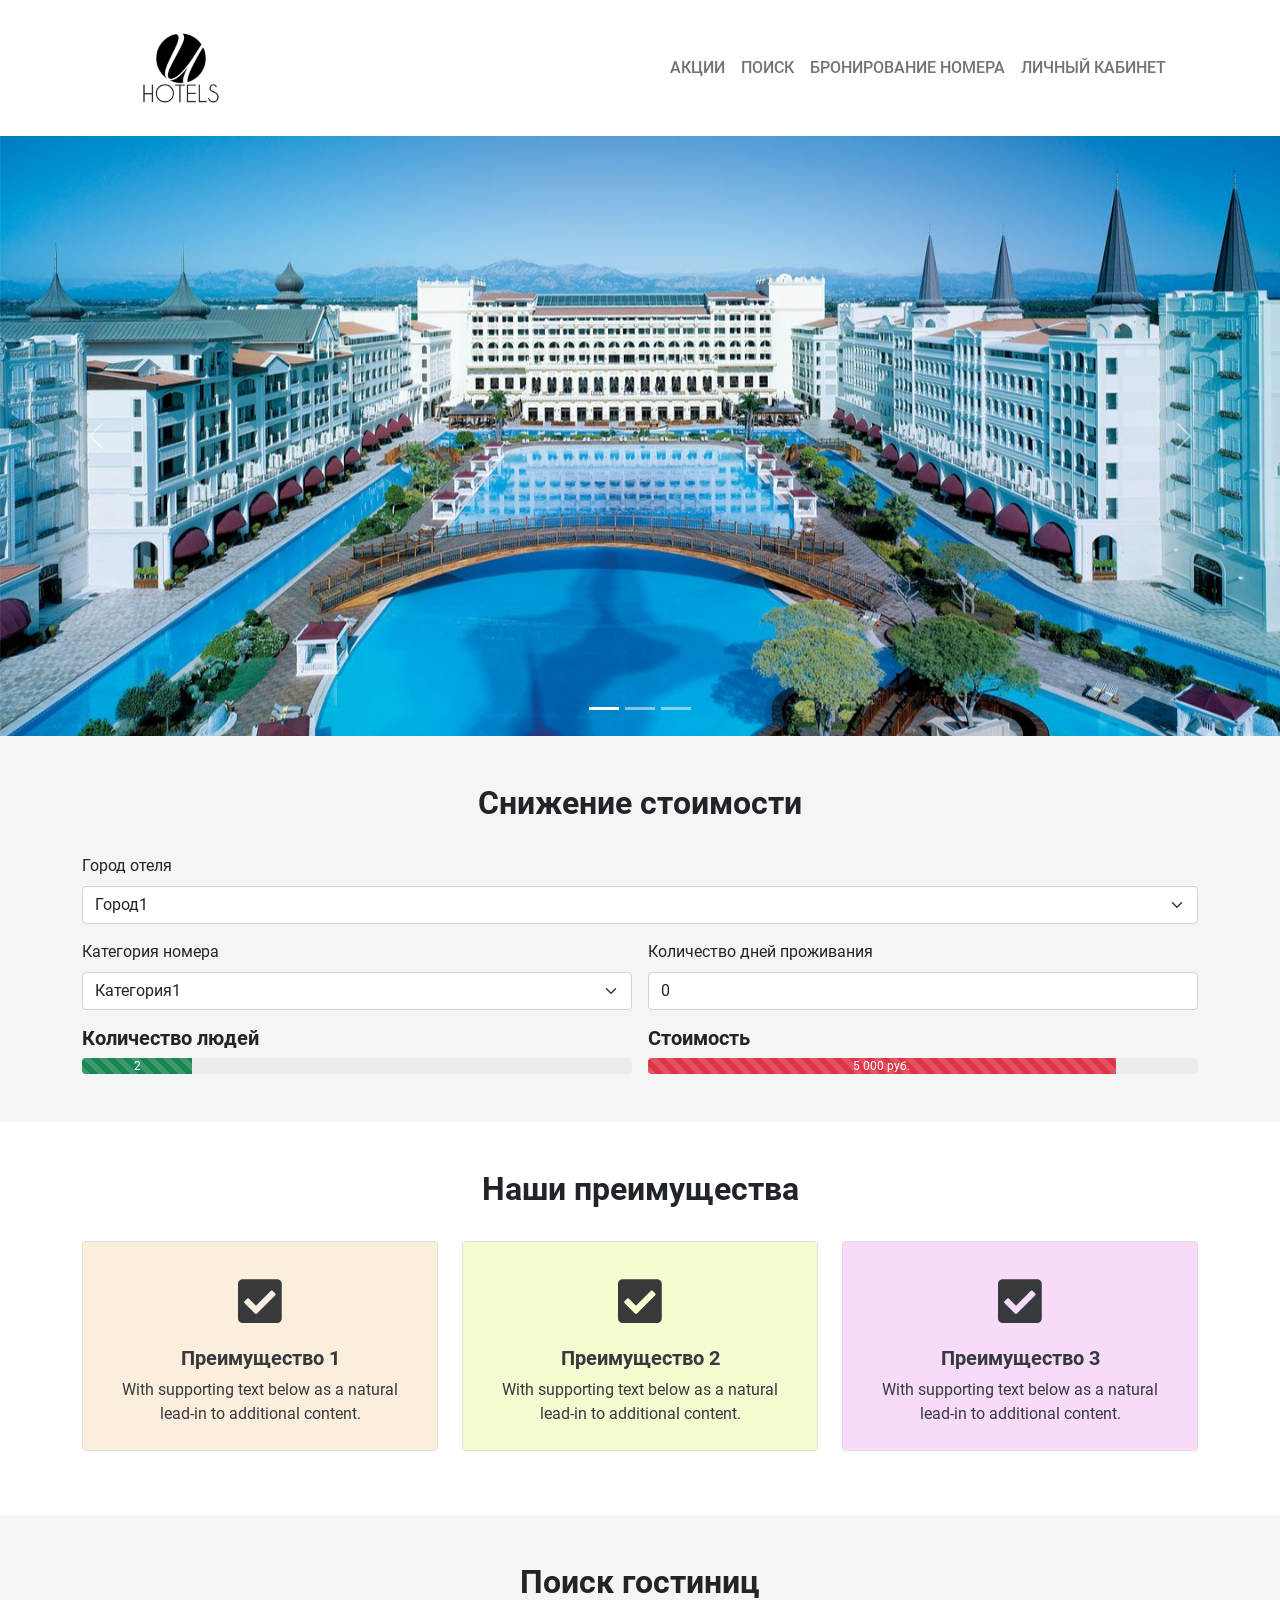
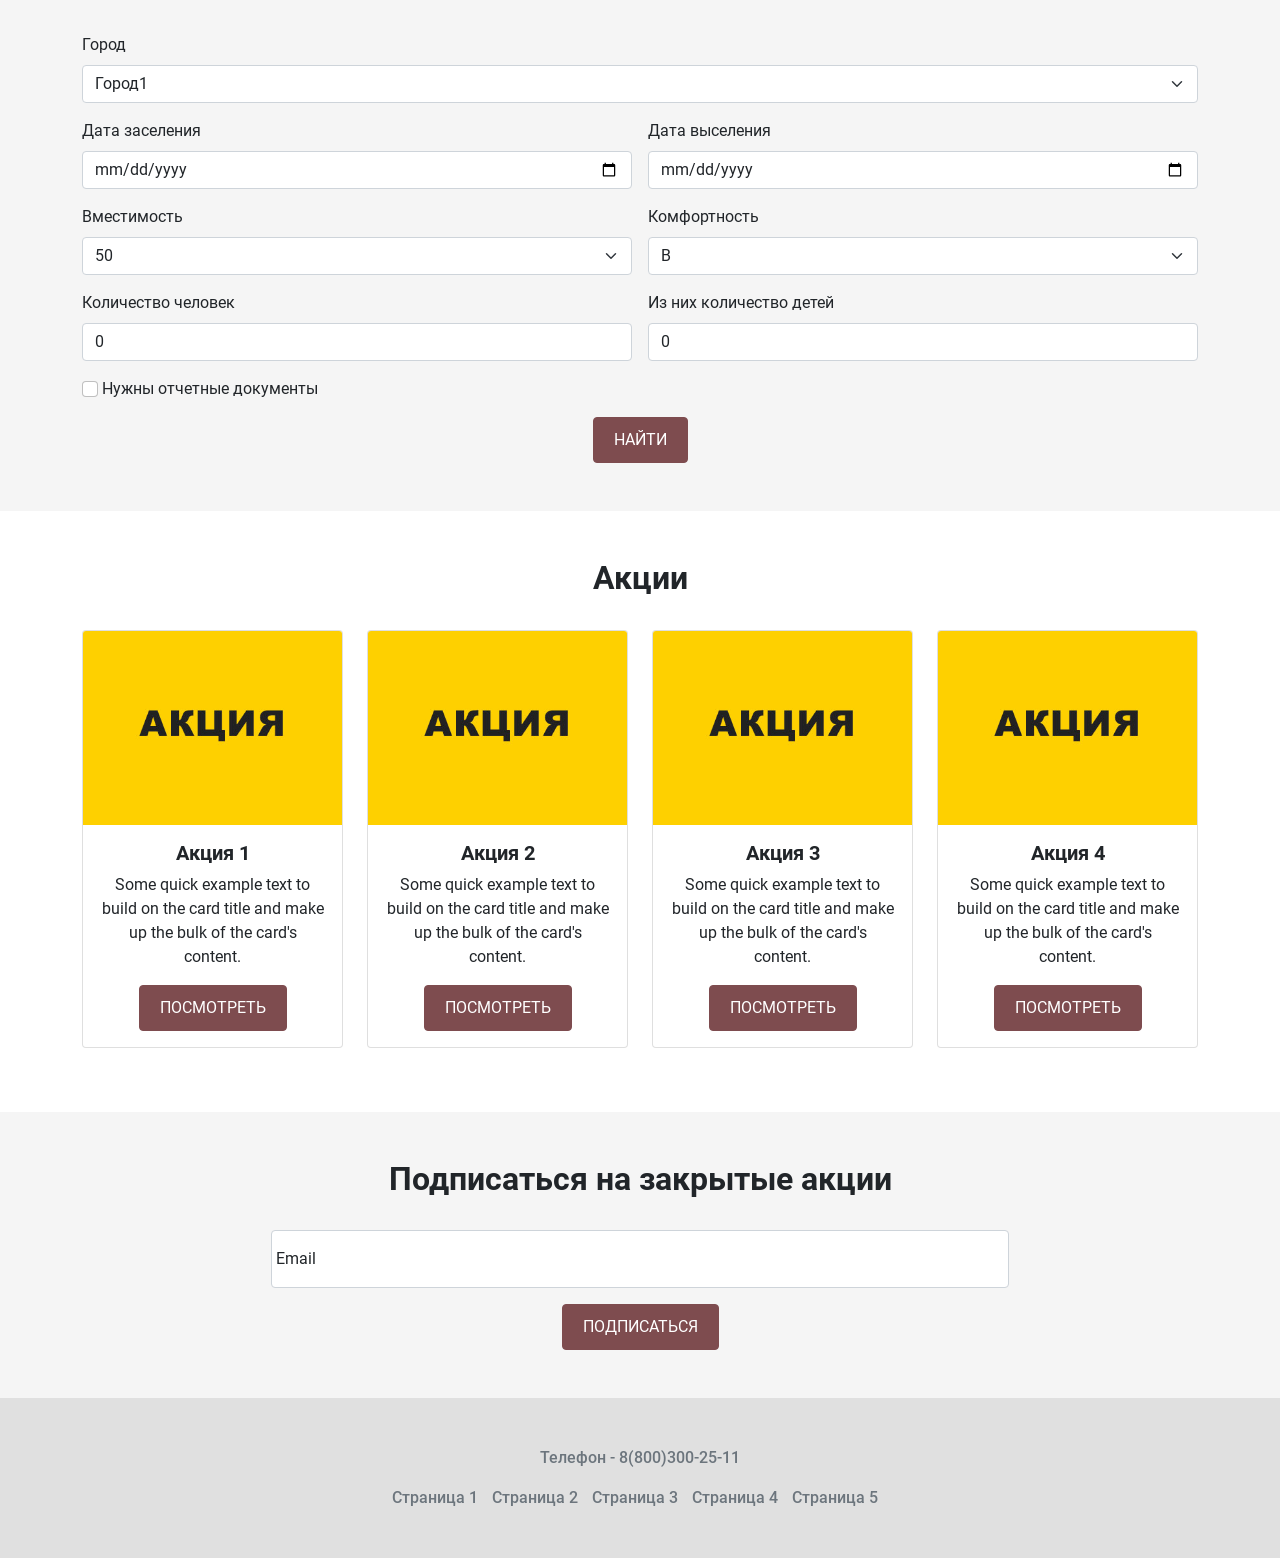
==== index.html @ c86f08ea "v1" ====
<!doctype html>
<html lang="zxx">
<head>
    <meta charset="UTF-8">
    <meta name="viewport" content="width=device-width, initial-scale=1.0">
    <meta http-equiv="X-UA-Compatible" content="ie=edge">
    <title>Главная - RusHome</title>
    <meta name="keywords" content="отель">
    <meta name="description" content="Мы работаем, чтобы Вам было комфортно.">
    <link rel="stylesheet" href="assets/css/all.min.css">
    <link rel="stylesheet" href="assets/css/bootstrap.min.css">
    <link rel="stylesheet" href="assets/css/style.css">
    <link rel="shortcut icon" href="assets/img/favicon.png" type="image/x-icon">
</head>
<body>
<!--HEADER-->
    <header>
        <div class="container">
            <div class="row">
                <nav class="navbar navbar-expand-lg navbar-light">
                    <div class="container-fluid">
                        <a href="index.html">
                            <img src="assets/img/logo.jpg" alt="logo" class="c_logo">
                        </a>
                        <button class="navbar-toggler" type="button" data-bs-toggle="collapse" data-bs-target="#navbarSupportedContent" aria-controls="navbarSupportedContent" aria-expanded="false" aria-label="Toggle navigation">
                            <span class="navbar-toggler-icon"></span>
                        </button>
                        <div class="collapse navbar-collapse flex-grow-0" id="navbarSupportedContent">
                            <ul class="navbar-nav me-auto mb-2 mb-lg-0">
                                <li class="nav-item">
                                    <a class="nav-link text-uppercase" aria-current="page" href="#test-0-prom">Акции </a>
                                </li>
                                <li class="nav-item">
                                    <a class="nav-link text-uppercase" href="#test-0-search">Поиск </a>
                                </li>
                                <li class="nav-item">
                                    <a class="nav-link text-uppercase" href="booking.html">Бронирование номера </a>
                                </li>
                                <li class="nav-item">
                                    <a class="nav-link text-uppercase" href="login.html">Личный кабинет </a>
                                </li>
                            </ul>
                        </div>
                    </div>
                </nav>
            </div>
        </div>
    </header>

    <main>
        <!--SLIDER-->
        <div>
            <div id="slider" class="carousel slide" data-bs-ride="carousel">
                <div class="carousel-indicators">
                    <button type="button" data-bs-target="#slider" data-bs-slide-to="0" class="active" aria-current="true" aria-label="Slide 1"></button>
                    <button type="button" data-bs-target="#slider" data-bs-slide-to="1" aria-label="Slide 2"></button>
                    <button type="button" data-bs-target="#slider" data-bs-slide-to="2" aria-label="Slide 3"></button>
                </div>
                <div class="carousel-inner">
                    <div class="carousel-item active">
                        <img src="assets/img/slide1.jpg" class="d-block w-100 img-fluid" alt="slide1">
                    </div>
                    <div class="carousel-item">
                        <img src="assets/img/slide2.jpg" class="d-block w-100 img-fluid" alt="slide2">
                    </div>
                    <div class="carousel-item">
                        <img src="assets/img/slide3.jpg" class="d-block w-100 img-fluid" alt="slide3">
                    </div>
                </div>
                <button class="carousel-control-prev" type="button" data-bs-target="#slider" data-bs-slide="prev">
                    <span class="carousel-control-prev-icon" aria-hidden="true"></span>
                    <span class="visually-hidden">Previous</span>
                </button>
                <button class="carousel-control-next" type="button" data-bs-target="#slider" data-bs-slide="next">
                    <span class="carousel-control-next-icon" aria-hidden="true"></span>
                    <span class="visually-hidden">Next</span>
                </button>
            </div>
        </div>

        <div class="c_bg_gray">
            <div class="container">
                <div class="row pt-5 pb-5">
                    <div class="col-12">
                        <h2 class="text-center pb-4">Снижение стоимости</h2>
                        <form class="row g-3">
                            <div class="col-md-12">
                                <label for="city" class="form-label">Город отеля</label>
                                <select id="city" class="form-select">
                                    <option selected>Город1</option>
                                    <option>Город2</option>
                                    <option>Город3</option>
                                </select>
                            </div>
                            <div class="col-md-6">
                                <label for="category" class="form-label">Категория номера</label>
                                <select id="category" class="form-select">
                                    <option selected>Категория1</option>
                                    <option>Категория2</option>
                                    <option>Категория3</option>
                                </select>
                            </div>
                            <div class="col-md-6">
                                <label for="days" class="form-label">Количество дней проживания</label>
                                <input type="number" min="0" value="0" class="form-control" id="days">
                            </div>
                            <div class="col-md-6">
                                <h5>Количество людей</h5>
                                <div class="progress">
                                    <div class="progress-bar progress-bar-striped progress-bar-animated bg-success" role="progressbar" aria-valuenow="20" aria-valuemin="0" aria-valuemax="100" style="width: 20%">2</div>
                                </div>
                            </div>
                            <div class="col-md-6">
                                <h5>Стоимость</h5>
                                <div class="progress">
                                    <div class="progress-bar progress-bar-striped progress-bar-animated bg-danger" role="progressbar" aria-valuenow="85" aria-valuemin="0" aria-valuemax="100" style="width: 85%">5 000 руб.</div>
                                </div>
                            </div>
                        </form>
                    </div>
                </div>
            </div>
        </div>

        <div>
            <div class="container">
                <div class="row pt-5 pb-5">
                    <div class="col-12">
                        <h2 class="text-center pb-4">Наши преимущества</h2>
                        <div class="row">
                            <div class="col-xl-4 col-md-12 pb-sm-3">
                                <div class="card">
                                    <div class="card-body c_bg_plus1 p-4">
                                        <div class="c_icon_plus">
                                            <i class="fas fa-check-square"></i>
                                        </div>
                                        <h5 class="card-title text-center">Преимущество 1</h5>
                                        <p class="card-text text-center">With supporting text below as a natural lead-in to additional content.</p>
                                    </div>
                                </div>
                            </div>
                            <div class="col-xl-4 col-md-12 pb-sm-3">
                                <div class="card">
                                    <div class="card-body c_bg_plus2 p-4">
                                        <div class="c_icon_plus">
                                            <i class="fas fa-check-square"></i>
                                        </div>                                    <h5 class="card-title text-center">Преимущество 2</h5>
                                        <p class="card-text text-center">With supporting text below as a natural lead-in to additional content.</p>
                                    </div>
                                </div>
                            </div>
                            <div class="col-xl-4 col-md-12">
                                <div class="card">
                                    <div class="card-body c_bg_plus3 p-4">
                                        <div class="c_icon_plus">
                                            <i class="fas fa-check-square"></i>
                                        </div>                                    <h5 class="card-title text-center">Преимущество 3</h5>
                                        <p class="card-text text-center">With supporting text below as a natural lead-in to additional content.</p>
                                    </div>
                                </div>
                            </div>
                        </div>
                    </div>
                </div>
            </div>
        </div>

        <div class="c_bg_gray" id="test-0-search">
            <div class="container">
                <div class="row pt-5 pb-5">
                    <div class="col-12">
                        <h2 class="text-center pb-4">Поиск гостиниц</h2>
                        <form class="row g-3" action="search.html">
                            <div class="col-md-12">
                                <label for="citySearch" class="form-label">Город </label>
                                <select id="citySearch" class="form-select">
                                    <option selected>Город1</option>
                                    <option>Город2</option>
                                    <option>Город3</option>
                                </select>
                            </div>
                            <div class="col-md-6">
                                <label for="date1" class="form-label">Дата заселения </label>
                                <input type="date" class="form-control" id="date1">
                            </div>
                            <div class="col-md-6">
                                <label for="date2" class="form-label">Дата выселения </label>
                                <input type="date" class="form-control" id="date2">
                            </div>
                            <div class="col-md-6">
                                <label for="seats" class="form-label">Вместимость </label>
                                <select id="seats" class="form-select">
                                    <option selected>50</option>
                                    <option>100</option>
                                    <option>200</option>
                                </select>
                            </div>
                            <div class="col-md-6">
                                <label for="comfort" class="form-label">Комфортность </label>
                                <select id="comfort" class="form-select">
                                    <option selected>B</option>
                                    <option>A</option>
                                    <option>S</option>
                                </select>
                            </div>
                            <div class="col-md-6">
                                <label for="people" class="form-label">Количество человек</label>
                                <input type="number" value="0" min="0" class="form-control" id="people">
                            </div>
                            <div class="col-md-6">
                                <label for="mini_people" class="form-label">Из них количество детей</label>
                                <input type="number" value="0" min="0" class="form-control" id="mini_people">
                            </div>
                            <div class="col-md-12">
                                <input class="form-check-input" type="checkbox" value="" id="getDocuments">
                                <label class="form-check-label" for="getDocuments">
                                    Нужны отчетные документы
                                </label>
                            </div>
                            <div class="col-md-12">
                                <button type="submit" class="btn text-uppercase d-block mx-auto">Найти</button>
                            </div>
                        </form>
                    </div>
                </div>
            </div>
        </div>

        <div id="test-0-prom">
            <div class="container">
                <div class="row pt-5 pb-5">
                    <div class="col-12">
                        <h2 class="text-center pb-4">Акции</h2>
                        <div class="row">
                            <div class="col-xl-3 col-lg-6 col-sm-12 pb-sm-3">
                                <div class="card c_akcia">
                                    <img src="assets/img/akcia.jpg" class="card-img-top" alt="...">
                                    <div class="card-body text-center">
                                        <h5 class="card-title">Акция 1</h5>
                                        <p class="card-text">Some quick example text to build on the card title and make up the bulk of the card's content.</p>
                                        <a href="#" class="btn text-uppercase">Посмотреть</a>
                                    </div>
                                </div>
                            </div>
                            <div class="col-xl-3 col-lg-6 col-sm-12 pb-sm-3">
                                <div class="card c_akcia">
                                    <img src="assets/img/akcia.jpg" class="card-img-top" alt="...">
                                    <div class="card-body text-center">
                                        <h5 class="card-title">Акция 2</h5>
                                        <p class="card-text">Some quick example text to build on the card title and make up the bulk of the card's content.</p>
                                        <a href="#" class="btn text-uppercase">Посмотреть</a>
                                    </div>
                                </div>
                            </div>
                            <div class="col-xl-3 col-lg-6 col-sm-12 pb-sm-3">
                                <div class="card c_akcia">
                                    <img src="assets/img/akcia.jpg" class="card-img-top" alt="...">
                                    <div class="card-body text-center">
                                        <h5 class="card-title">Акция 3</h5>
                                        <p class="card-text">Some quick example text to build on the card title and make up the bulk of the card's content.</p>
                                        <a href="#" class="btn text-uppercase">Посмотреть</a>
                                    </div>
                                </div>
                            </div>
                            <div class="col-xl-3 col-lg-6 col-sm-12 pb-sm-3">
                                <div class="card c_akcia">
                                    <img src="assets/img/akcia.jpg" class="card-img-top" alt="...">
                                    <div class="card-body text-center">
                                        <h5 class="card-title">Акция 4</h5>
                                        <p class="card-text">Some quick example text to build on the card title and make up the bulk of the card's content.</p>
                                        <a href="#" class="btn text-uppercase">Посмотреть</a>
                                    </div>
                                </div>
                            </div>
                        </div>
                    </div>
                </div>
            </div>
        </div>

        <div class="c_bg_gray" id="test-0-feedback">
            <div class="container">
                <div class="row pt-5 pb-5">
                    <div class="col-12">
                        <h2 class="text-center pb-4">Подписаться на закрытые акции</h2>
                        <form class="row g-3">
                            <div class="form-floating col-8 mx-auto">
                                <input type="email" class="form-control" id="email" placeholder="name@example.com">
                                <label for="email">Email</label>
                            </div>
                            <div class="col-12">
                                <button type="submit" class="btn text-uppercase d-block mx-auto">Подписаться</button>
                            </div>
                        </form>
                    </div>
                </div>
            </div>
        </div>
    </main>

    <footer>
        <div class="container">
            <div class="row pt-5 pb-5 text-center">
                <div class="col-12 c_tel_footer">
                    Телефон - 8(800)300-25-11
                </div>
                <div class="col-12 mt-3">
                    <div class="c_nav_footer">
                        <a href="#">Страница 1</a>
                        <a href="#">Страница 2</a>
                        <a href="#">Страница 3</a>
                        <a href="#">Страница 4</a>
                        <a href="#">Страница 5</a>
                    </div>
                </div>
            </div>
        </div>
    </footer>

    <script src="assets/js/bootstrap.bundle.min.js"></script>
</body>
</html>
---- assets/css/style.css ----
/* Общие стили */
:root {
    --bgColor: #7e4c4f;
    --bgColorBlock: #f5f5f5;
    --bgColorFooter: #e0e0e0;
    --hoverColor: #323232;
    --bgShadowColor: #d4a18a;
    --textColor: white;
    --navHoverColor: sienna;
    --navFooterColor: #6c757d;
}
@font-face {
    font-family: 'Roboto Bold';
    src: url("../font/Roboto-Bold.ttf");
}
@font-face {
    font-family: 'Roboto Medium';
    src: url("../font/Roboto-Medium.ttf");
}
@font-face {
    font-family: 'Roboto Regular';
    src: url("../font/Roboto-Regular.ttf");
}
body{
    font-family: 'Roboto Regular';
    display: flex;
    flex-direction: column;
    height: 100vh;
}
main{
    flex-grow: 1;
}
h1, h2, h3, h4, h5, h6{
    font-family: 'Roboto Bold';
}
header, footer {
    font-family: 'Roboto Medium';
}
img{
    object-fit: cover;
}

/* Меню */
.c_logo{
    max-width: 150px;
}
.nav-link:hover{
    color: var(--navHoverColor) !important;
}

/* Кнопки */
.btn{
    background-color: var(--bgColor);
    border-color: var(--bgColor);
    color: var(--textColor);
    padding: 10px 20px;
}
.btn:hover{
    color: var(--textColor);
    background-color: var(--hoverColor);
}
.btn:focus{
    border-color: var(--bgColor) !important;
    box-shadow: 0 0 0 0.25rem var(--bgShadowColor) !important;
}
input:focus{
    border-color: var(--bgColor) !important;
    box-shadow: 0 0 0 0.25rem var(--bgShadowColor) !important;
}
select:focus{
    border-color: var(--bgColor) !important;
    box-shadow: 0 0 0 0.25rem var(--bgShadowColor) !important;
}
.form-check-input:checked{
    background-color: var(--bgColor) !important;
    border-color: var(--bgColor) !important;
}

/* Слайдер */
.carousel-item > img{
    height: 600px;
}

/* Фон для блока */
.c_bg_gray{
    background-color: var(--bgColorBlock);
}

/* Для блоков с преимуществами */
.c_icon_plus{
    text-align: center;
    font-size: 50px;
    padding-bottom: 5px;
}
.c_bg_plus1, .c_bg_plus2, .c_bg_plus3{
    opacity: 0.9;
    transition: .3s all;
}
.c_bg_plus1{
    background-color: #fcedda;
}
.c_bg_plus1:hover{
    transform: scale(1.1);
    opacity: 1;
    transition: .3s all;
}
.c_bg_plus2{
    background-color: #f2fbcb;
}
.c_bg_plus2:hover{
    transform: scale(1.1);
    opacity: 1;
    transition: .3s all;
}
.c_bg_plus3{
    background-color: #f7d8f9;
}
.c_bg_plus3:hover{
    transform: scale(1.1);
    opacity: 1;
    transition: .3s all;
}

/* Акции */
.c_akcia:hover {
    box-shadow:
            1px 1px #f5f5f5,
            2px 2px #f5f5f5,
            3px 3px #f5f5f5,
            4px 4px #f5f5f5,
            5px 5px #f5f5f5,
            6px 6px #f5f5f5,
            7px 7px #f5f5f5;
    transition: .4s all;
    transform: translateX(-7px);
}

/* Footer */
footer{
    background-color: var(--bgColorFooter);
}
.c_tel_footer, .c_nav_footer > a {
    color: var(--navFooterColor);
}
.c_nav_footer > a{
    text-decoration: none;
    margin-right: 10px;
    transition: .3s all;
}
.c_nav_footer > a:hover{
    margin-left: 5px;
    color: var(--navHoverColor);
    transition: .3s all;
}

/* Страница с поиском */
.c_bg_title{
    font-weight: bold;
}
.c_title{
    font-weight: normal;
}
.result:hover{
    box-shadow:
            1px 1px #d5d5d5,
            2px 2px #d5d5d5,
            3px 3px #d5d5d5,
            4px 4px #d5d5d5,
            5px 5px #d5d5d5,
            6px 6px #d5d5d5,
            7px 7px #d5d5d5;
    transition: .4s all;
    transform: translateX(-7px);
}

/* Страница бронирования */
.client{
    cursor: pointer;
    max-width: 70px;
}
.c_delete_client{
    font-size: 30px;
    padding: 5px;
}

/* ЛК */
.c_title_lk{
    position: relative;
}
.c_out_lk{
    position: absolute;
    top: 0;
    right: 13px;
}
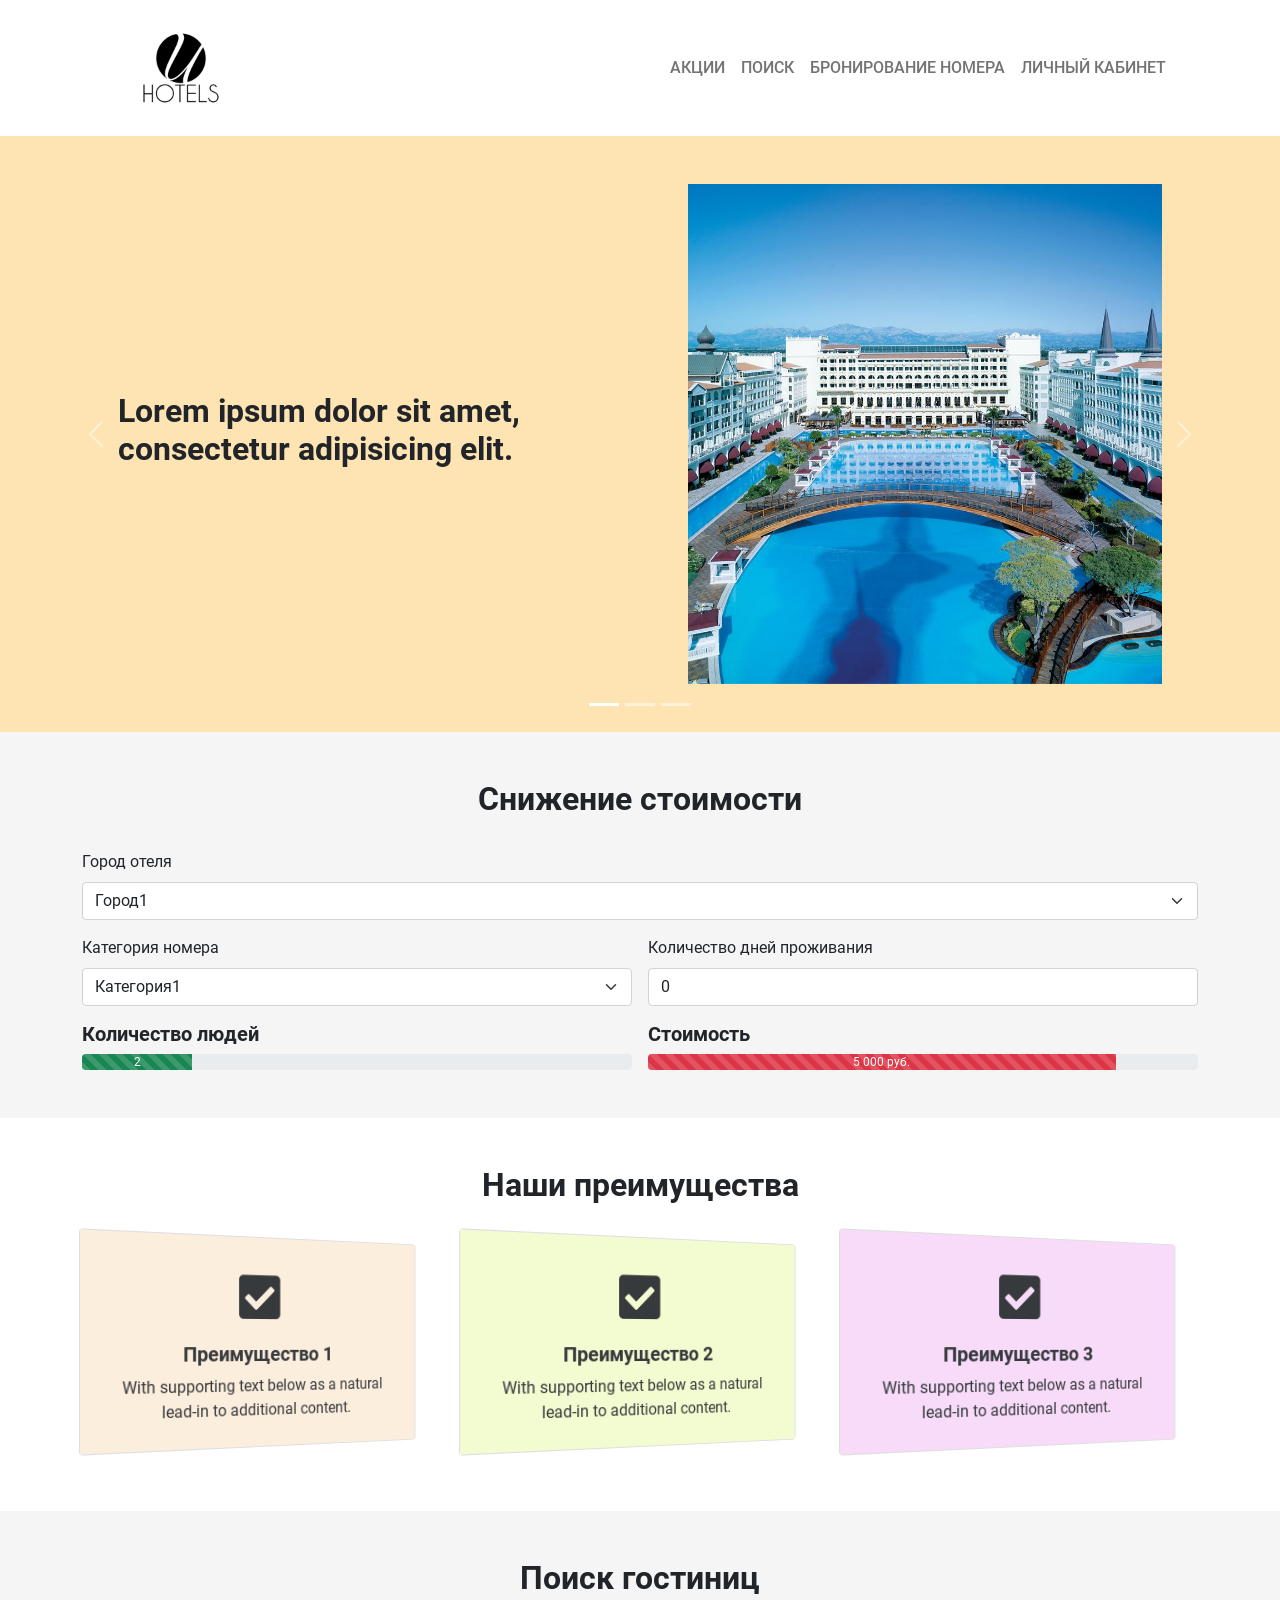
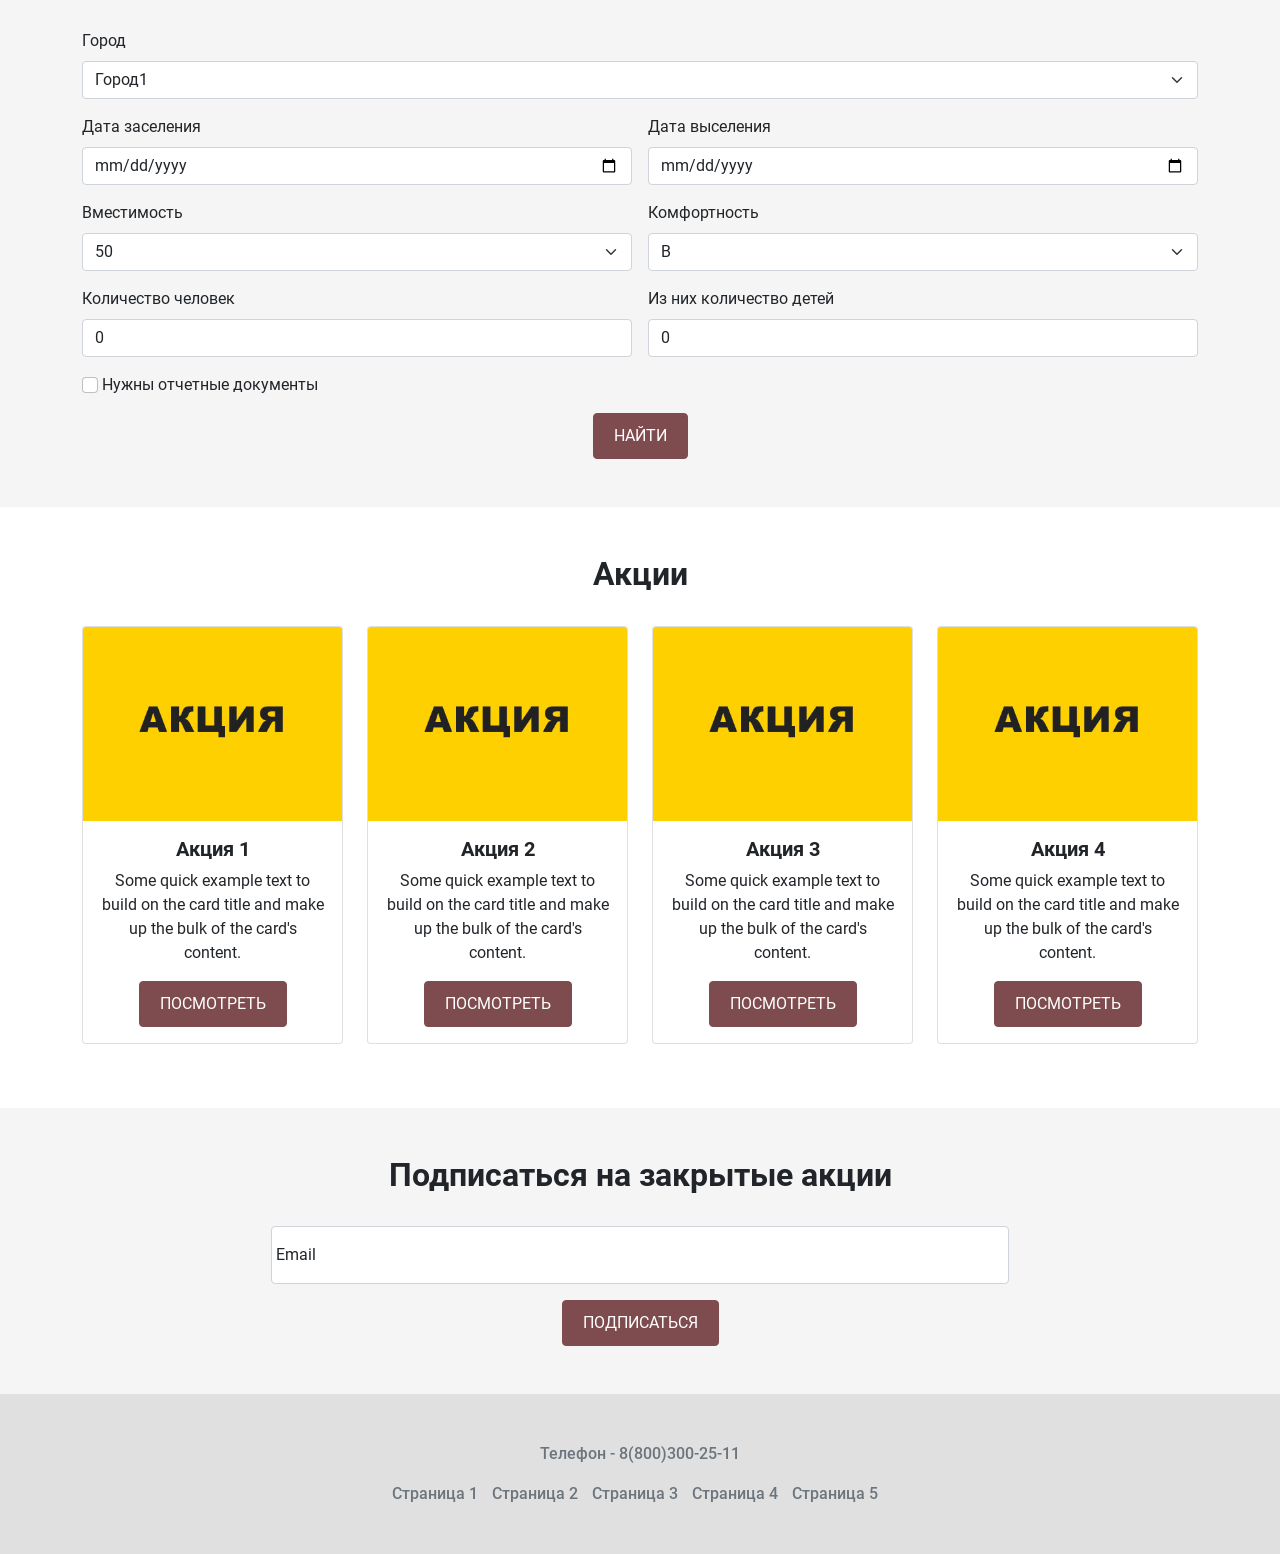
==== commit ef79fdff: "v3" ====
--- a/index.html
+++ b/index.html
@@ -49,7 +49,7 @@
 
     <main>
         <!--SLIDER-->
-        <div>
+        <div class="bg_slider">
             <div id="slider" class="carousel slide" data-bs-ride="carousel">
                 <div class="carousel-indicators">
                     <button type="button" data-bs-target="#slider" data-bs-slide-to="0" class="active" aria-current="true" aria-label="Slide 1"></button>
@@ -58,13 +58,40 @@
                 </div>
                 <div class="carousel-inner">
                     <div class="carousel-item active">
-                        <img src="assets/img/slide1.jpg" class="d-block w-100 img-fluid" alt="slide1">
+                        <div class="container">
+                            <div class="row align-items-center">
+                                <div class="col-sm-12 col-lg-6 px-5 py-sm-3 py-lg-5">
+                                    <h2>Lorem ipsum dolor sit amet, consectetur adipisicing elit.</h2>
+                                </div>
+                                <div class="col-sm-12 col-lg-6 px-5 pb-sm-4 py-lg-5">
+                                    <img src="assets/img/slide1.jpg" class="d-block img-fluid img_slide" alt="slide1">
+                                </div>
+                            </div>
+                        </div>
                     </div>
                     <div class="carousel-item">
-                        <img src="assets/img/slide2.jpg" class="d-block w-100 img-fluid" alt="slide2">
+                        <div class="container">
+                            <div class="row align-items-center">
+                                <div class="col-sm-12 col-lg-6 px-5 py-sm-3 py-lg-5">
+                                    <h2>Lorem ipsum dolor sit amet, consectetur adipisicing elit.</h2>
+                                </div>
+                                <div class="col-sm-12 col-lg-6 px-5 pb-sm-4 py-lg-5">
+                                    <img src="assets/img/slide2.jpg" class="d-block w-100 img-fluid img_slide" alt="slide2">
+                                </div>
+                            </div>
+                        </div>
                     </div>
                     <div class="carousel-item">
-                        <img src="assets/img/slide3.jpg" class="d-block w-100 img-fluid" alt="slide3">
+                        <div class="container">
+                            <div class="row align-items-center">
+                                <div class="col-sm-12 col-lg-6 px-5 py-sm-3 py-lg-5">
+                                    <h2>Lorem ipsum dolor sit amet, consectetur adipisicing elit.</h2>
+                                </div>
+                                <div class="col-sm-12 col-lg-6 px-5 pb-sm-4 py-lg-5">
+                                    <img src="assets/img/slide3.jpg" class="d-block w-100 img-fluid img_slide" alt="slide3">
+                                </div>
+                            </div>
+                        </div>
                     </div>
                 </div>
                 <button class="carousel-control-prev" type="button" data-bs-target="#slider" data-bs-slide="prev">
@@ -83,10 +110,10 @@
                 <div class="row pt-5 pb-5">
                     <div class="col-12">
                         <h2 class="text-center pb-4">Снижение стоимости</h2>
-                        <form class="row g-3">
+                        <form class="row g-3 price_form">
                             <div class="col-md-12">
                                 <label for="city" class="form-label">Город отеля</label>
-                                <select id="city" class="form-select">
+                                <select id="city" class="form-select" >
                                     <option selected>Город1</option>
                                     <option>Город2</option>
                                     <option>Город3</option>
@@ -107,13 +134,17 @@
                             <div class="col-md-6">
                                 <h5>Количество людей</h5>
                                 <div class="progress">
-                                    <div class="progress-bar progress-bar-striped progress-bar-animated bg-success" role="progressbar" aria-valuenow="20" aria-valuemin="0" aria-valuemax="100" style="width: 20%">2</div>
+                                    <div class="progress-bar progress-bar-striped progress-bar-animated bg-success bar_people" role="progressbar" aria-valuenow="20" aria-valuemin="0" aria-valuemax="100" style="width: 20%">
+                                        2
+                                    </div>
                                 </div>
                             </div>
                             <div class="col-md-6">
                                 <h5>Стоимость</h5>
                                 <div class="progress">
-                                    <div class="progress-bar progress-bar-striped progress-bar-animated bg-danger" role="progressbar" aria-valuenow="85" aria-valuemin="0" aria-valuemax="100" style="width: 85%">5 000 руб.</div>
+                                    <div class="progress-bar progress-bar-striped progress-bar-animated bg-danger bar_price" role="progressbar" aria-valuenow="85" aria-valuemin="0" aria-valuemax="100" style="width: 85%">
+                                        5 000 руб.
+                                    </div>
                                 </div>
                             </div>
                         </form>
@@ -129,7 +160,7 @@
                         <h2 class="text-center pb-4">Наши преимущества</h2>
                         <div class="row">
                             <div class="col-xl-4 col-md-12 pb-sm-3">
-                                <div class="card">
+                                <div class="card plus_card">
                                     <div class="card-body c_bg_plus1 p-4">
                                         <div class="c_icon_plus">
                                             <i class="fas fa-check-square"></i>
@@ -140,7 +171,7 @@
                                 </div>
                             </div>
                             <div class="col-xl-4 col-md-12 pb-sm-3">
-                                <div class="card">
+                                <div class="card plus_card">
                                     <div class="card-body c_bg_plus2 p-4">
                                         <div class="c_icon_plus">
                                             <i class="fas fa-check-square"></i>
@@ -150,7 +181,7 @@
                                 </div>
                             </div>
                             <div class="col-xl-4 col-md-12">
-                                <div class="card">
+                                <div class="card plus_card">
                                     <div class="card-body c_bg_plus3 p-4">
                                         <div class="c_icon_plus">
                                             <i class="fas fa-check-square"></i>
@@ -318,5 +349,7 @@
     </footer>
 
     <script src="assets/js/bootstrap.bundle.min.js"></script>
+    <script src="assets/js/jquery.js"></script>
+    <script src="assets/js/script.js"></script>
 </body>
 </html>
--- a/assets/css/style.css
+++ b/assets/css/style.css
@@ -191,4 +191,21 @@
     position: absolute;
     top: 0;
     right: 13px;
+}
+
+/* Анимация блоков преимуществ */
+.plus_card {
+    transform: perspective(800px) rotateY(20deg);
+    transition: .25s ease-in-out;
+}
+.plus_card:hover {
+    transform: rotateY(0);
+    cursor: pointer;
+}
+
+.bg_slider {
+    background-color: #ffe4b3;
+}
+.img_slide{
+    height: 500px !important;
 }
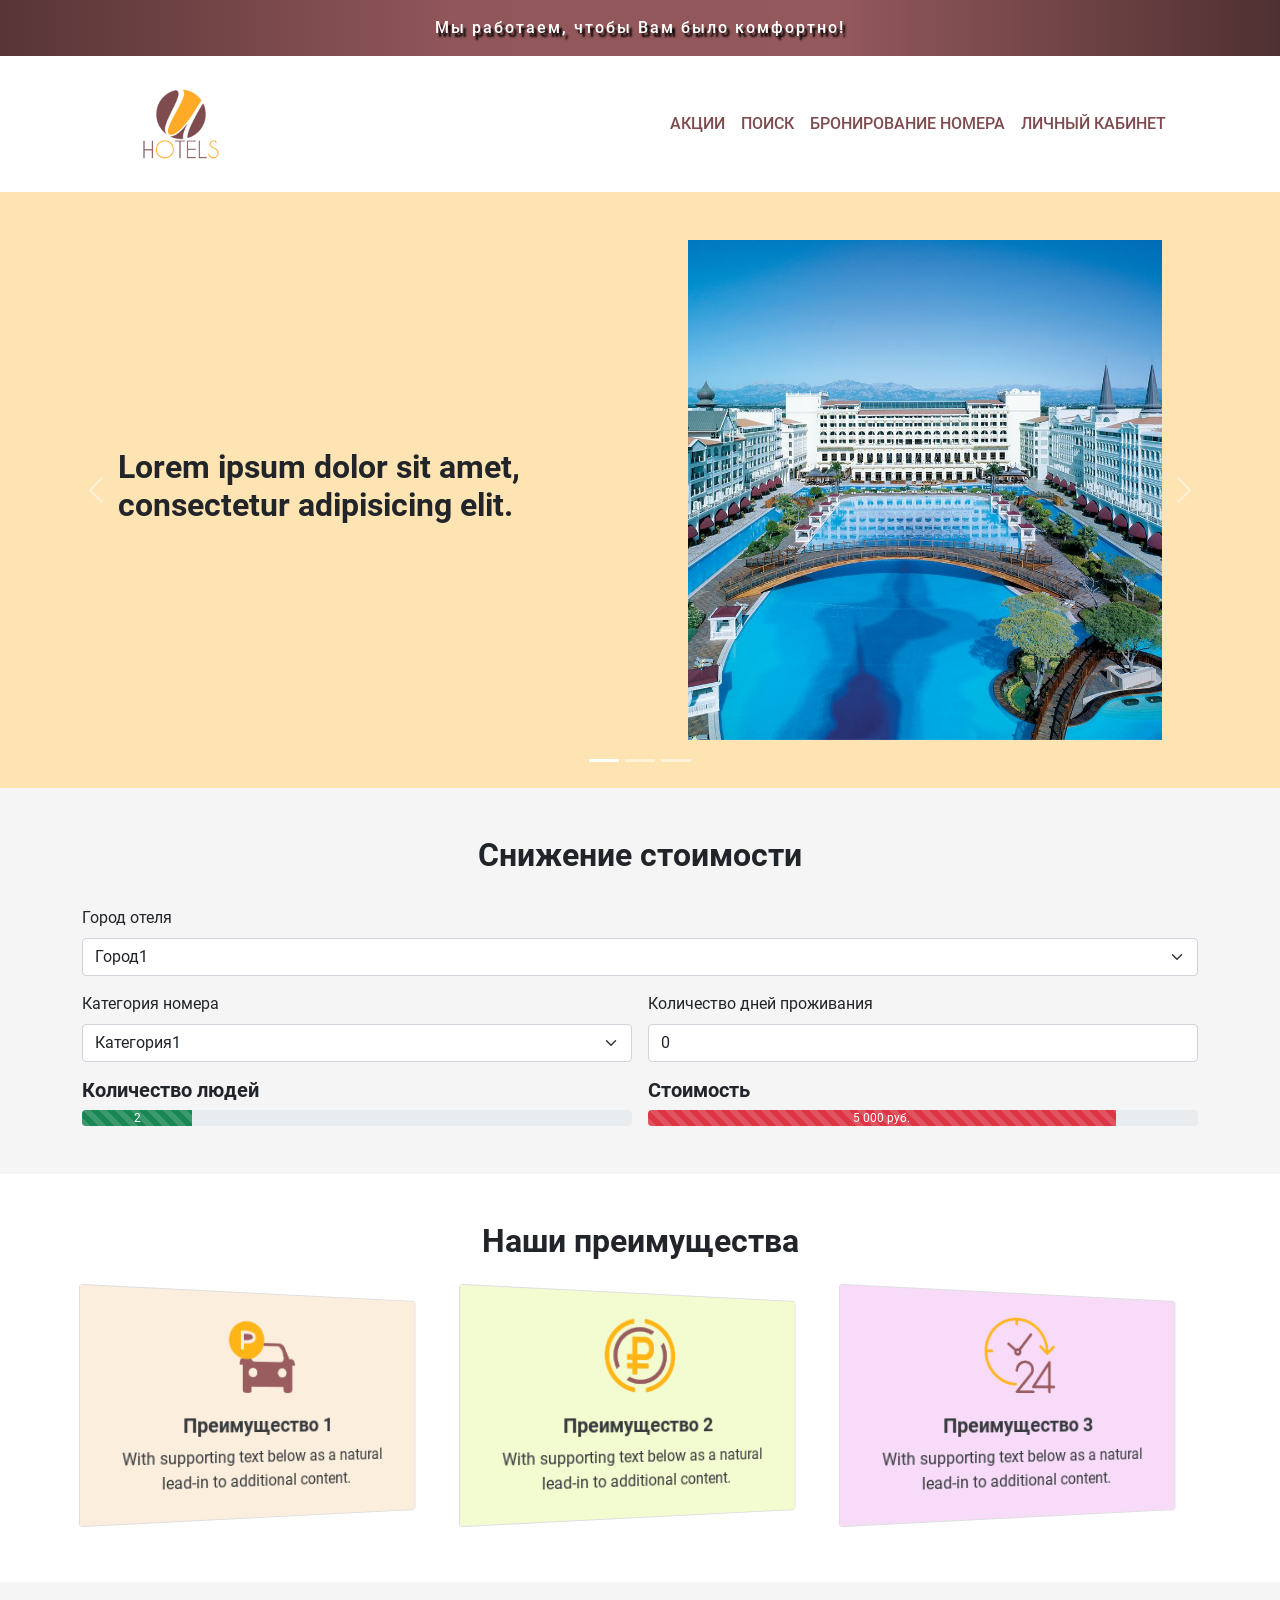
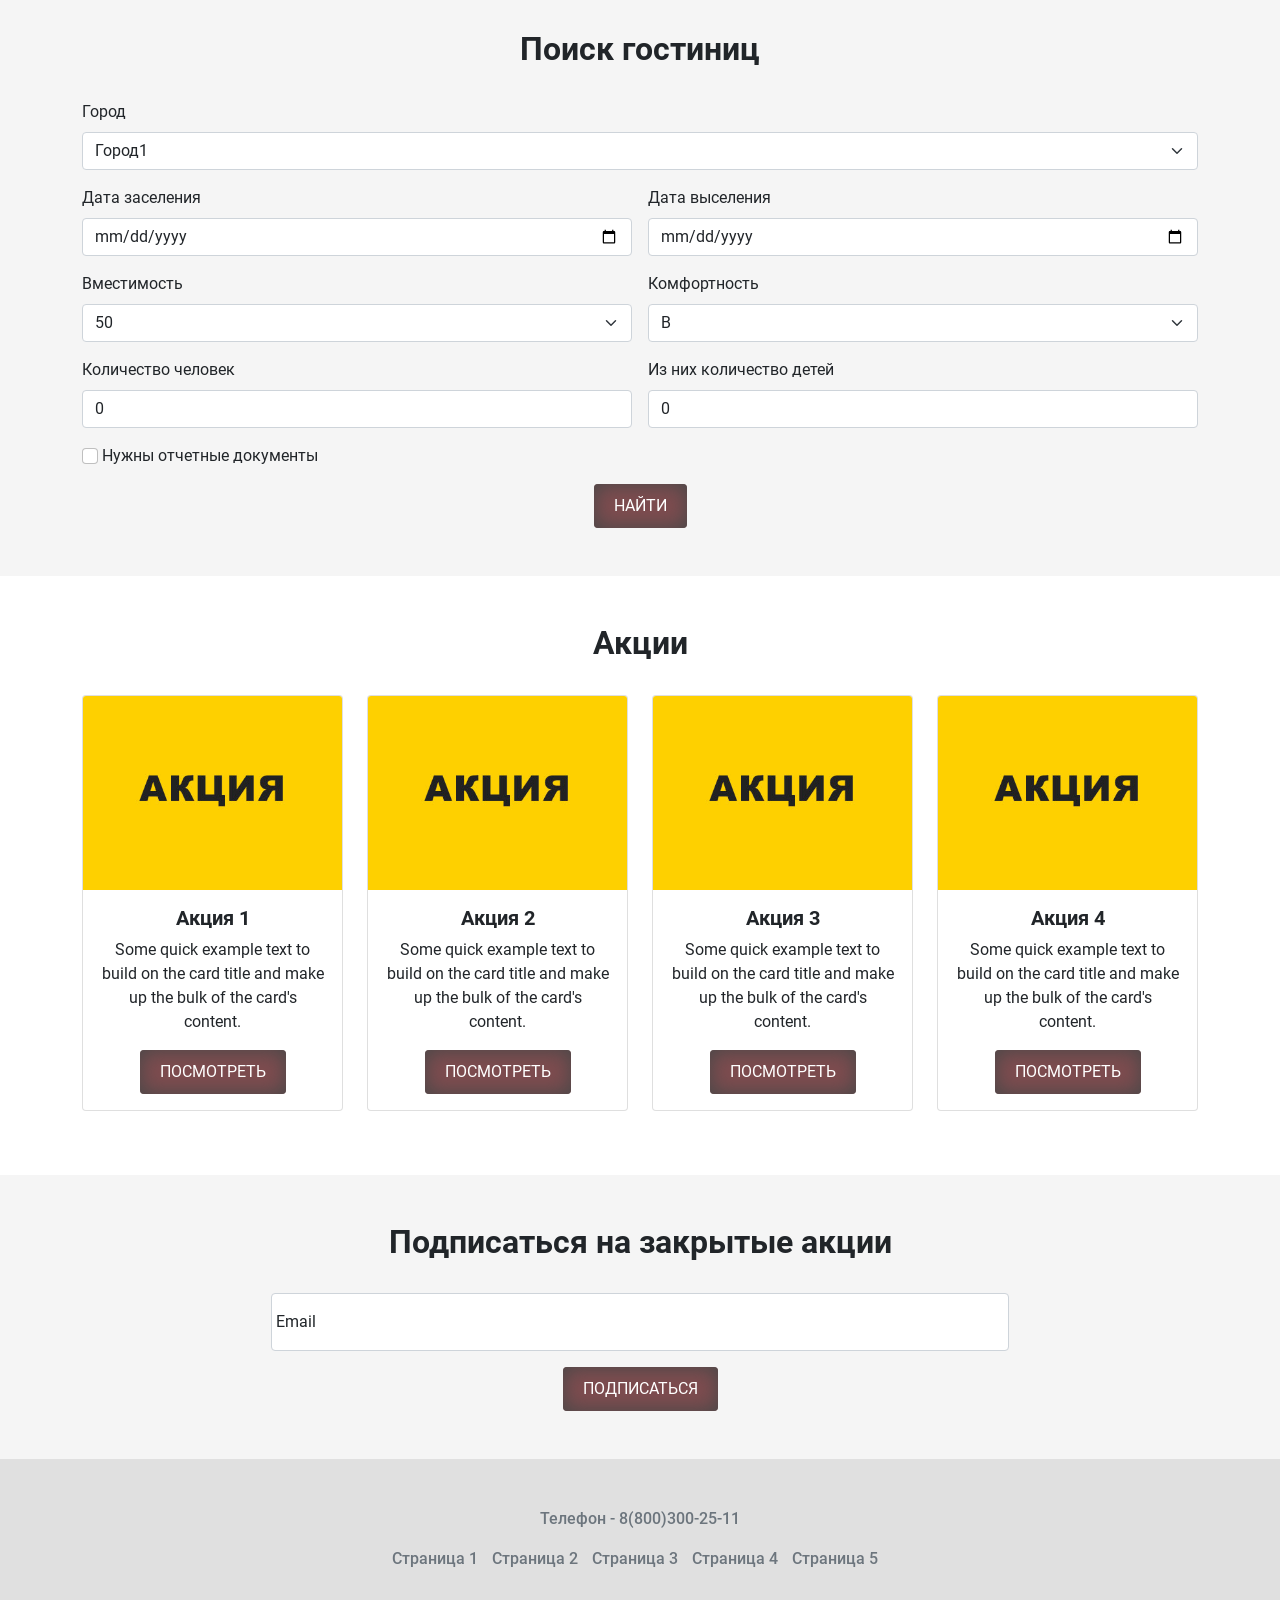
==== commit 06f5c24c: "v3" ====
--- a/index.html
+++ b/index.html
@@ -15,12 +15,16 @@
 <body>
 <!--HEADER-->
     <header>
+        <div class="top_header py-3">
+            Мы работаем, чтобы Вам было комфортно!
+        </div>
+
         <div class="container">
             <div class="row">
                 <nav class="navbar navbar-expand-lg navbar-light">
                     <div class="container-fluid">
                         <a href="index.html">
-                            <img src="assets/img/logo.jpg" alt="logo" class="c_logo">
+                            <div class="c_logo"></div>
                         </a>
                         <button class="navbar-toggler" type="button" data-bs-toggle="collapse" data-bs-target="#navbarSupportedContent" aria-controls="navbarSupportedContent" aria-expanded="false" aria-label="Toggle navigation">
                             <span class="navbar-toggler-icon"></span>
@@ -113,7 +117,7 @@
                         <form class="row g-3 price_form">
                             <div class="col-md-12">
                                 <label for="city" class="form-label">Город отеля</label>
-                                <select id="city" class="form-select" >
+                                <select onchange="changePrice()" id="city" class="form-select" >
                                     <option selected>Город1</option>
                                     <option>Город2</option>
                                     <option>Город3</option>
@@ -121,7 +125,7 @@
                             </div>
                             <div class="col-md-6">
                                 <label for="category" class="form-label">Категория номера</label>
-                                <select id="category" class="form-select">
+                                <select onchange="changePrice()" id="category" class="form-select">
                                     <option selected>Категория1</option>
                                     <option>Категория2</option>
                                     <option>Категория3</option>
@@ -129,12 +133,12 @@
                             </div>
                             <div class="col-md-6">
                                 <label for="days" class="form-label">Количество дней проживания</label>
-                                <input type="number" min="0" value="0" class="form-control" id="days">
+                                <input onchange="changePrice()" onkeyup="changePrice()" type="number" min="0" value="0" class="form-control" id="days">
                             </div>
                             <div class="col-md-6">
                                 <h5>Количество людей</h5>
                                 <div class="progress">
-                                    <div class="progress-bar progress-bar-striped progress-bar-animated bg-success bar_people" role="progressbar" aria-valuenow="20" aria-valuemin="0" aria-valuemax="100" style="width: 20%">
+                                    <div id="bar_people" class="progress-bar progress-bar-striped progress-bar-animated bg-success" role="progressbar" aria-valuenow="20" aria-valuemin="0" aria-valuemax="100" style="width: 20%">
                                         2
                                     </div>
                                 </div>
@@ -142,7 +146,7 @@
                             <div class="col-md-6">
                                 <h5>Стоимость</h5>
                                 <div class="progress">
-                                    <div class="progress-bar progress-bar-striped progress-bar-animated bg-danger bar_price" role="progressbar" aria-valuenow="85" aria-valuemin="0" aria-valuemax="100" style="width: 85%">
+                                    <div id="bar_price" class="progress-bar progress-bar-striped progress-bar-animated bg-danger" role="progressbar" aria-valuenow="85" aria-valuemin="0" aria-valuemax="100" style="width: 85%">
                                         5 000 руб.
                                     </div>
                                 </div>
@@ -159,23 +163,30 @@
                     <div class="col-12">
                         <h2 class="text-center pb-4">Наши преимущества</h2>
                         <div class="row">
-                            <div class="col-xl-4 col-md-12 pb-sm-3">
+                            <div class="col-xl-4 col-md-12 pb-sm-5 pb-xl-3">
                                 <div class="card plus_card">
                                     <div class="card-body c_bg_plus1 p-4">
-                                        <div class="c_icon_plus">
-                                            <i class="fas fa-check-square"></i>
+                                        <div class="c_plus">
+                                            <img src="assets/img/plus1.png" alt="plus1">
                                         </div>
+<!--                                        <div class="c_icon_plus">-->
+<!--                                            <i class="fas fa-check-square"></i>-->
+<!--                                        </div>-->
                                         <h5 class="card-title text-center">Преимущество 1</h5>
                                         <p class="card-text text-center">With supporting text below as a natural lead-in to additional content.</p>
                                     </div>
                                 </div>
                             </div>
-                            <div class="col-xl-4 col-md-12 pb-sm-3">
+                            <div class="col-xl-4 col-md-12 pb-sm-5 pb-xl-3">
                                 <div class="card plus_card">
                                     <div class="card-body c_bg_plus2 p-4">
-                                        <div class="c_icon_plus">
-                                            <i class="fas fa-check-square"></i>
-                                        </div>                                    <h5 class="card-title text-center">Преимущество 2</h5>
+                                        <div class="c_plus">
+                                            <img src="assets/img/plus2.png" alt="plus2">
+                                        </div>
+<!--                                        <div class="c_icon_plus">-->
+<!--                                            <i class="fas fa-check-square"></i>-->
+<!--                                        </div>                                    -->
+                                        <h5 class="card-title text-center">Преимущество 2</h5>
                                         <p class="card-text text-center">With supporting text below as a natural lead-in to additional content.</p>
                                     </div>
                                 </div>
@@ -183,9 +194,13 @@
                             <div class="col-xl-4 col-md-12">
                                 <div class="card plus_card">
                                     <div class="card-body c_bg_plus3 p-4">
-                                        <div class="c_icon_plus">
-                                            <i class="fas fa-check-square"></i>
-                                        </div>                                    <h5 class="card-title text-center">Преимущество 3</h5>
+                                        <div class="c_plus">
+                                            <img src="assets/img/plus3.png" alt="plus3">
+                                        </div>
+<!--                                        <div class="c_icon_plus">-->
+<!--                                            <i class="fas fa-check-square"></i>-->
+<!--                                        </div>                                    -->
+                                        <h5 class="card-title text-center">Преимущество 3</h5>
                                         <p class="card-text text-center">With supporting text below as a natural lead-in to additional content.</p>
                                     </div>
                                 </div>
@@ -349,7 +364,6 @@
     </footer>
 
     <script src="assets/js/bootstrap.bundle.min.js"></script>
-    <script src="assets/js/jquery.js"></script>
     <script src="assets/js/script.js"></script>
 </body>
 </html>
--- a/assets/css/style.css
+++ b/assets/css/style.css
@@ -1,14 +1,7 @@
+/*:root {
+--bgColor: #7e4c4f;
+}*/
 /* Общие стили */
-:root {
-    --bgColor: #7e4c4f;
-    --bgColorBlock: #f5f5f5;
-    --bgColorFooter: #e0e0e0;
-    --hoverColor: #323232;
-    --bgShadowColor: #d4a18a;
-    --textColor: white;
-    --navHoverColor: sienna;
-    --navFooterColor: #6c757d;
-}
 @font-face {
     font-family: 'Roboto Bold';
     src: url("../font/Roboto-Bold.ttf");
@@ -39,41 +32,71 @@
 img{
     object-fit: cover;
 }
+.bg-orange{
+    background-color: #eb9800;
+}
 
 /* Меню */
-.c_logo{
-    max-width: 150px;
+.nav-link, .c_link_color{
+    color: #7e4c4f !important;
 }
 .nav-link:hover{
-    color: var(--navHoverColor) !important;
+    color: #de982c !important;
+}
+.c_link_color:hover{
+    color: #de982c !important;
 }
 
 /* Кнопки */
-.btn{
-    background-color: var(--bgColor);
-    border-color: var(--bgColor);
-    color: var(--textColor);
+.btn {
+    position: relative;
+    overflow: hidden;
+    border: none;
+    color: white;
+    background-color: #7e4c4f;
     padding: 10px 20px;
-}
-.btn:hover{
-    color: var(--textColor);
-    background-color: var(--hoverColor);
-}
+    box-shadow: inset 0 0 20px 1px rgb(72, 72, 72);
+    transition: .2s;
+}
+.btn:hover {
+    color: #7e4c4f;
+    z-index: 2;
+    border-radius: 30px;
+}
+
+.btn:before{
+    content: "";
+    position: absolute;
+    width: 100%;
+    height: 100%;
+    top: -100%;
+    left: 0;
+    background: white;
+    border-radius: 30px;
+    border: 3px solid #7e4c4f;
+    box-shadow: inset 0px 0px 15px 1px rgba(0, 0, 0, 0.5);
+    transition: .2s;
+    z-index: -1;
+}
+.btn:hover::before {
+    top: 0;
+}
+
 .btn:focus{
-    border-color: var(--bgColor) !important;
-    box-shadow: 0 0 0 0.25rem var(--bgShadowColor) !important;
+    border-color: #7e4c4f !important;
+    box-shadow: 0 0 0 0.25rem #d4a18a !important;
 }
 input:focus{
-    border-color: var(--bgColor) !important;
-    box-shadow: 0 0 0 0.25rem var(--bgShadowColor) !important;
+    border-color: #7e4c4f !important;
+    box-shadow: 0 0 0 0.25rem #d4a18a !important;
 }
 select:focus{
-    border-color: var(--bgColor) !important;
-    box-shadow: 0 0 0 0.25rem var(--bgShadowColor) !important;
+    border-color: #7e4c4f !important;
+    box-shadow: 0 0 0 0.25rem #d4a18a !important;
 }
 .form-check-input:checked{
-    background-color: var(--bgColor) !important;
-    border-color: var(--bgColor) !important;
+    background-color: #7e4c4f !important;
+    border-color: #7e4c4f !important;
 }
 
 /* Слайдер */
@@ -83,14 +106,21 @@
 
 /* Фон для блока */
 .c_bg_gray{
-    background-color: var(--bgColorBlock);
+    background-color: #f5f5f5;
 }
 
 /* Для блоков с преимуществами */
-.c_icon_plus{
+/*.c_icon_plus{*/
+/*    text-align: center;*/
+/*    font-size: 50px;*/
+/*    padding-bottom: 5px;*/
+/*}*/
+.c_plus{
+    padding-bottom: 20px;
     text-align: center;
-    font-size: 50px;
-    padding-bottom: 5px;
+}
+.c_plus > img{
+    max-width: 75px;
 }
 .c_bg_plus1, .c_bg_plus2, .c_bg_plus3{
     opacity: 0.9;
@@ -137,10 +167,10 @@
 
 /* Footer */
 footer{
-    background-color: var(--bgColorFooter);
+    background-color: #e0e0e0;
 }
 .c_tel_footer, .c_nav_footer > a {
-    color: var(--navFooterColor);
+    color: #6c757d;
 }
 .c_nav_footer > a{
     text-decoration: none;
@@ -149,7 +179,7 @@
 }
 .c_nav_footer > a:hover{
     margin-left: 5px;
-    color: var(--navHoverColor);
+    color: sienna;
     transition: .3s all;
 }
 
@@ -208,4 +238,43 @@
 }
 .img_slide{
     height: 500px !important;
-}+}
+
+/* header надпись */
+@keyframes ani_top_header {
+    15% {
+        letter-spacing: 15px;
+    }
+}
+.top_header {
+    background: linear-gradient(
+            90deg,
+            rgba(88, 53, 55, 1) 0%,
+            rgba(144, 86, 89, 1) 35%,
+            rgba(148, 89, 92, 1) 65%,
+            rgba(79, 48, 50, 1) 100%
+    );
+    text-align: center;
+    color: white;
+    letter-spacing: 2px;
+    text-shadow: 3px 4px 2px black;
+    /*text-shadow: 0 -1px 0 #fff, 0 8px 0 #2a2a2a, 0 8px 0 #282828, 0 22px 30px rgba(0, 0, 0, 0.9);*/
+    animation-name: ani_top_header;
+    animation-duration: 3s;
+}
+
+/* logo */
+.c_logo{
+    background: url("../img/logo.png") center no-repeat;
+    background-size: cover;
+    width: 150px;
+    height: 120px;
+    transition: .5s all;
+}
+.c_logo:hover{
+    background: url("../img/logo_hover.png") center no-repeat;
+    background-size: cover;
+    width: 150px;
+    height: 120px;
+    transition: .5s all;
+}
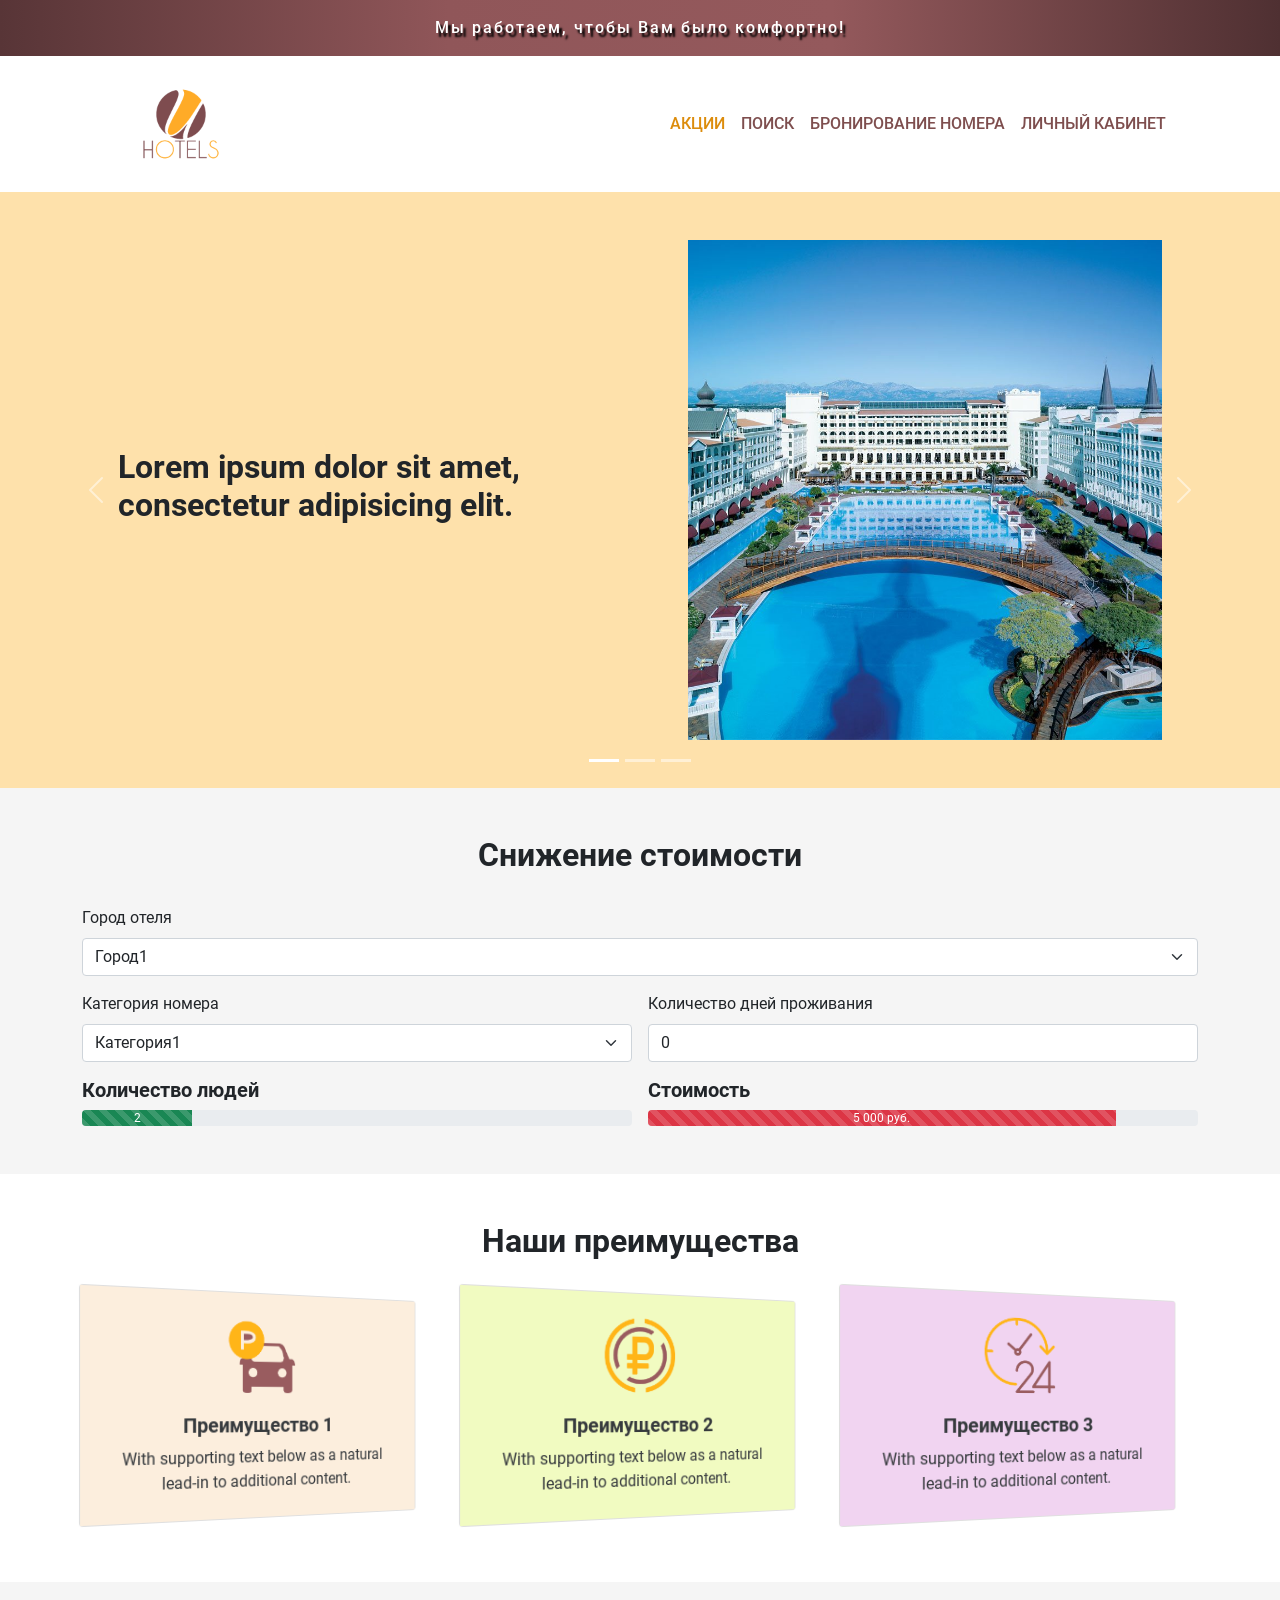
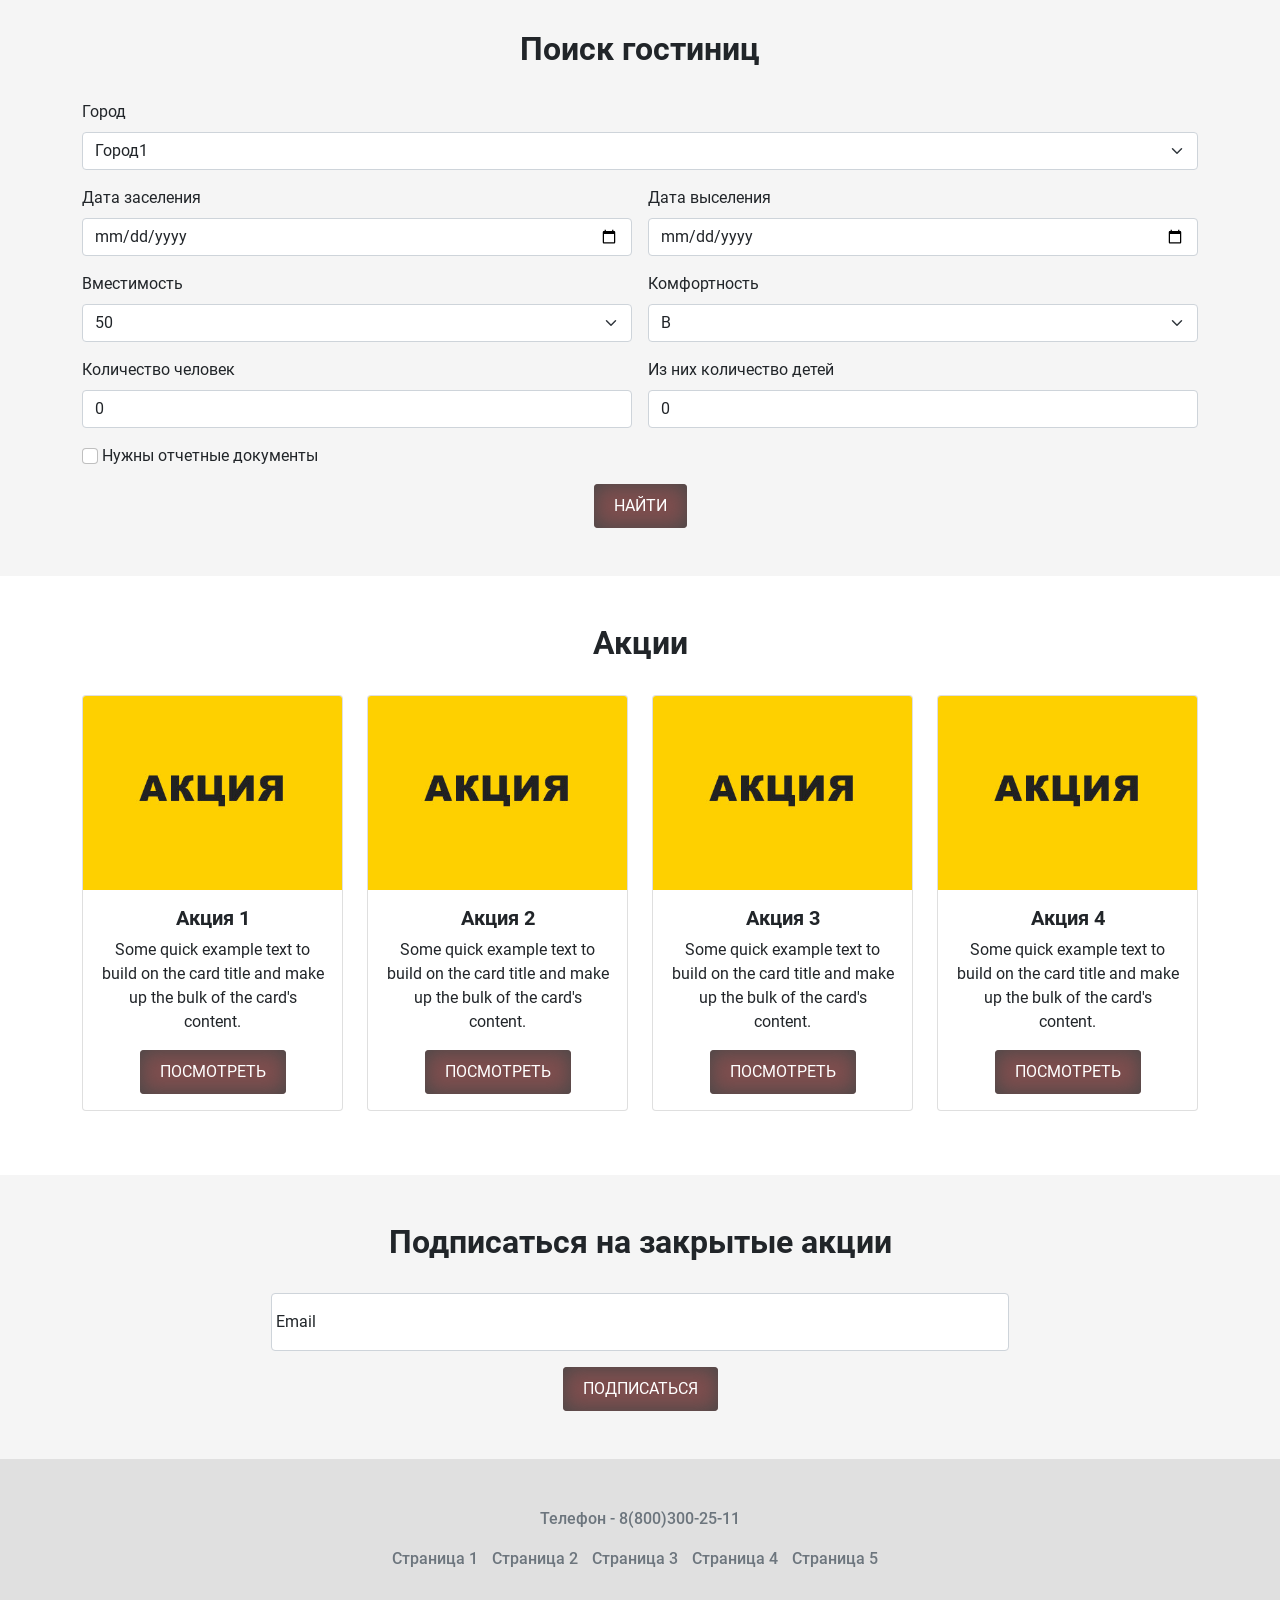
==== commit 57ab92a6: "v5" ====
--- a/index.html
+++ b/index.html
@@ -32,10 +32,10 @@
                         <div class="collapse navbar-collapse flex-grow-0" id="navbarSupportedContent">
                             <ul class="navbar-nav me-auto mb-2 mb-lg-0">
                                 <li class="nav-item">
-                                    <a class="nav-link text-uppercase" aria-current="page" href="#test-0-prom">Акции </a>
+                                    <a class="nav-link text-uppercase c_nav_active" aria-current="page" href="index.html#test-0-prom">Акции </a>
                                 </li>
                                 <li class="nav-item">
-                                    <a class="nav-link text-uppercase" href="#test-0-search">Поиск </a>
+                                    <a class="nav-link text-uppercase" href="index.html#test-0-search">Поиск </a>
                                 </li>
                                 <li class="nav-item">
                                     <a class="nav-link text-uppercase" href="booking.html">Бронирование номера </a>
--- a/assets/css/style.css
+++ b/assets/css/style.css
@@ -1,5 +1,5 @@
 /*:root {
---bgColor: #7e4c4f;
+--bgColor: #7e4e4e;
 }*/
 /* Общие стили */
 @font-face {
@@ -33,18 +33,24 @@
     object-fit: cover;
 }
 .bg-orange{
-    background-color: #eb9800;
+    background-color: #dc8c0c;
 }
 
 /* Меню */
 .nav-link, .c_link_color{
-    color: #7e4c4f !important;
+    color: #7e4e4e !important;
 }
 .nav-link:hover{
-    color: #de982c !important;
+    color: #dc8c0c !important;
 }
 .c_link_color:hover{
-    color: #de982c !important;
+    color: #dc8c0c !important;
+}
+.c_nav_active{
+    color: #dc8c0c !important;
+}
+.c_nav_active:hover{
+    color: #7e4e4e !important;
 }
 
 /* Кнопки */
@@ -53,13 +59,13 @@
     overflow: hidden;
     border: none;
     color: white;
-    background-color: #7e4c4f;
+    background-color: #7e4e4e;
     padding: 10px 20px;
     box-shadow: inset 0 0 20px 1px rgb(72, 72, 72);
     transition: .2s;
 }
 .btn:hover {
-    color: #7e4c4f;
+    color: #7e4e4e;
     z-index: 2;
     border-radius: 30px;
 }
@@ -73,7 +79,7 @@
     left: 0;
     background: white;
     border-radius: 30px;
-    border: 3px solid #7e4c4f;
+    border: 3px solid #7e4e4e;
     box-shadow: inset 0px 0px 15px 1px rgba(0, 0, 0, 0.5);
     transition: .2s;
     z-index: -1;
@@ -83,20 +89,20 @@
 }
 
 .btn:focus{
-    border-color: #7e4c4f !important;
+    border-color: #7e4e4e !important;
     box-shadow: 0 0 0 0.25rem #d4a18a !important;
 }
 input:focus{
-    border-color: #7e4c4f !important;
+    border-color: #7e4e4e !important;
     box-shadow: 0 0 0 0.25rem #d4a18a !important;
 }
 select:focus{
-    border-color: #7e4c4f !important;
+    border-color: #7e4e4e !important;
     box-shadow: 0 0 0 0.25rem #d4a18a !important;
 }
 .form-check-input:checked{
-    background-color: #7e4c4f !important;
-    border-color: #7e4c4f !important;
+    background-color: #7e4e4e !important;
+    border-color: #7e4e4e !important;
 }
 
 /* Слайдер */
@@ -135,7 +141,7 @@
     transition: .3s all;
 }
 .c_bg_plus2{
-    background-color: #f2fbcb;
+    background-color: #f0fbbb;
 }
 .c_bg_plus2:hover{
     transform: scale(1.1);
@@ -143,7 +149,7 @@
     transition: .3s all;
 }
 .c_bg_plus3{
-    background-color: #f7d8f9;
+    background-color: #f0d0f0;
 }
 .c_bg_plus3:hover{
     transform: scale(1.1);
@@ -234,7 +240,7 @@
 }
 
 .bg_slider {
-    background-color: #ffe4b3;
+    background-color: #fee1ab;
 }
 .img_slide{
     height: 500px !important;
@@ -278,3 +284,56 @@
     height: 120px;
     transition: .5s all;
 }
+
+
+/* Выбор места с js */
+.c_block_table{
+    display: flex;
+    justify-content: center;
+}
+.c_seat_table td {
+    border: 2px solid black;
+    width: 100px;
+    height: 100px;
+    cursor: pointer;
+    text-align: center;
+}
+.c_td_empty{
+    border: none !important;
+    cursor: inherit !important;
+}
+@keyframes selectTd {
+    0% {
+        transform: scale(0);
+    }
+    100% {
+        transform: scale(1);
+    }
+}
+.c_select_td{
+    background-color: #dc8c0c;
+    animation: selectTd .5s;
+    transition: .4s all;
+    color: white;
+}
+@keyframes noSelectTd {
+    0% {
+        transform: scale(1);
+    }
+    100% {
+        transform: scale(0);
+    }
+}
+.c_no_select_td{
+    background-color: unset;
+    animation: noSelectTd .2s;
+    transition: .4s all;
+}
+
+/* Бронирование */
+.bg-delete-client{
+    background-color: #dc8c0c;
+}
+.bg-add-client{
+    background-color: #7e4e4e;
+}
